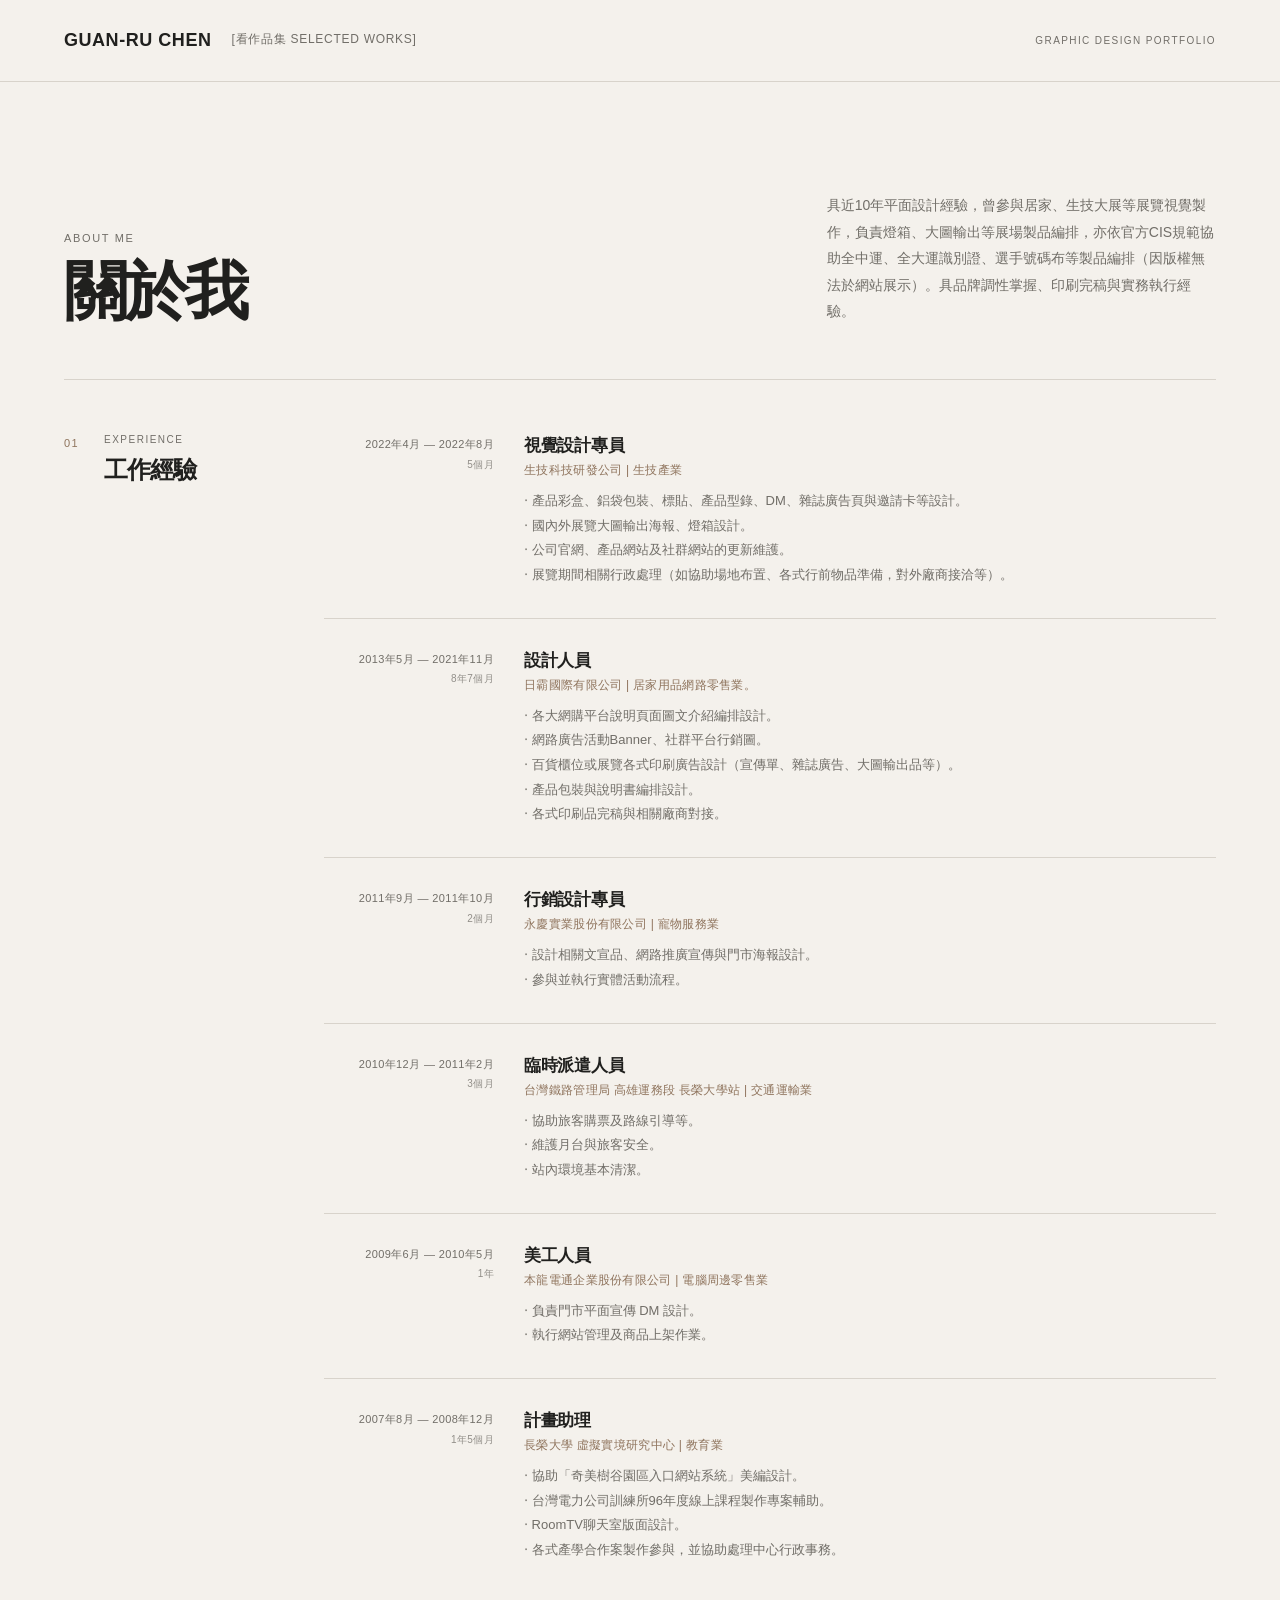
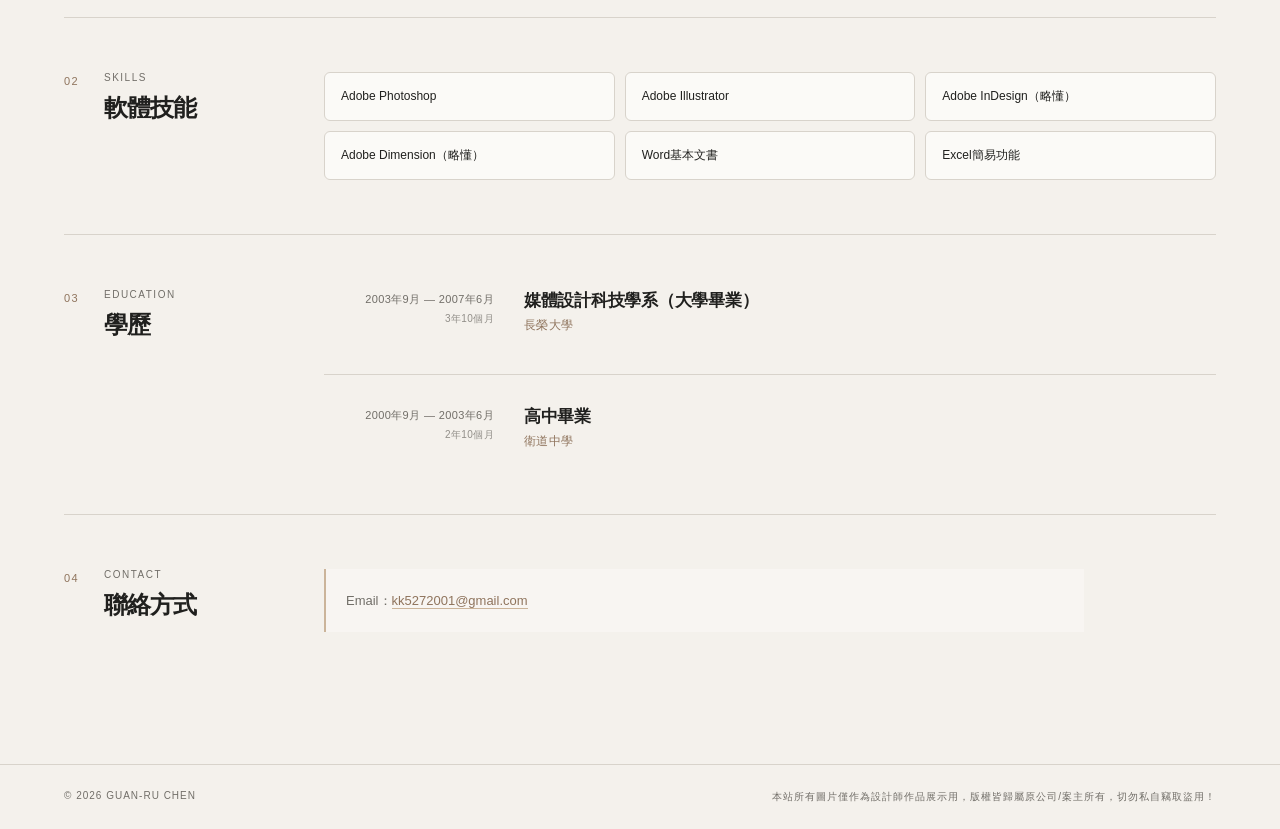
==== about.html @ f15de7bb "Add files via upload" ====
<!doctype html>
<html lang="zh-Hant">
<head>
  <meta charset="UTF-8" />
  <meta name="viewport" content="width=device-width, initial-scale=1.0" />
  <meta name="description" content="Graphic design portfolio — about" />
  <title>GUAN-RU CHEN — About</title>
  <link rel="stylesheet" href="style.css" />
</head>
<body id="pageTop">
  <header class="site-header">
    <div class="brand-group">
      <a class="brand" href="index.html#top" aria-label="首頁">GUAN-RU CHEN</a>
      <a class="nav-link" href="index.html">[看作品集 SELECTED WORKS]</a>
    </div>
    <p class="site-role">GRAPHIC DESIGN PORTFOLIO</p>
  </header>

  <main id="top">
    <section class="about-hero">
      <div>
        <p class="eyebrow">ABOUT ME</p>
        <h1>關於我</h1>
      </div>
      <!--
        以下這段簡介先沿用你首頁原本的文字，之後想改成別的內容，
        直接改這段文字即可，其他版面樣式不用動。
      -->
      <p class="about-intro">
具近10年平面設計經驗，曾參與居家、生技大展等展覽視覺製作，負責燈箱、大圖輸出等展場製品編排，亦依官方CIS規範協助全中運、全大運識別證、選手號碼布等製品編排（因版權無法於網站展示）。具品牌調性掌握、印刷完稿與實務執行經驗。      </p>
    </section>

    <!--
      工作經驗區塊：每一筆是一個 .timeline-item，複製整段修改內容即可，
      由上到下建議照時間新到舊排列。
    -->
    <section class="about-section about-experience">
      <div class="about-section-head"><p class="about-section-index">01</p><div><p class="about-section-eyebrow">EXPERIENCE</p><h2>工作經驗</h2></div></div>
      <div class="timeline">
        <div class="timeline-item">
          <p class="timeline-period">2022年4月 — 2022年8月</p>
          <div>
            <p class="timeline-role">視覺設計專員</p>
            <p class="timeline-org">生技科技研發公司 | 生技產業</p>
            <p class="timeline-desc">‧ 產品彩盒、鋁袋包裝、標貼、產品型錄、DM、雜誌廣告頁與邀請卡等設計。<br>
              ‧ 國內外展覽大圖輸出海報、燈箱設計。<br>‧ 公司官網、產品網站及社群網站的更新維護。<br>‧ 展覽期間相關行政處理（如協助場地布置、各式行前物品準備，對外廠商接洽等）。</p>
          </div>
        </div>
        <div class="timeline-item">
          <p class="timeline-period">2013年5月 — 2021年11月</p>
          <div>
            <p class="timeline-role">設計人員</p>
            <p class="timeline-org">日霸國際有限公司 | 居家用品網路零售業。</p>
            <p class="timeline-desc">‧ 各大網購平台說明頁面圖文介紹編排設計。<br>‧ 網路廣告活動Banner、社群平台行銷圖。<br>‧ 百貨櫃位或展覽各式印刷廣告設計（宣傳單、雜誌廣告、大圖輸出品等）。<br>‧ 產品包裝與說明書編排設計。<br>‧ 各式印刷品完稿與相關廠商對接。</p>
          </div>
        </div>
        <div class="timeline-item">
          <p class="timeline-period">2011年9月 — 2011年10月</p>
          <div>
            <p class="timeline-role">行銷設計專員</p>
            <p class="timeline-org">永慶實業股份有限公司 | 寵物服務業</p>
            <p class="timeline-desc">‧ 設計相關文宣品、網路推廣宣傳與門市海報設計。<br>‧ 參與並執行實體活動流程。</p>
          </div>
        </div>
        <div class="timeline-item">
          <p class="timeline-period">2010年12月 — 2011年2月</p>
          <div>
            <p class="timeline-role">臨時派遣人員</p>
            <p class="timeline-org">台灣鐵路管理局 高雄運務段 長榮大學站 | 交通運輸業</p>
            <p class="timeline-desc">‧ 協助旅客購票及路線引導等。<br>‧ 維護月台與旅客安全。<br>‧ 站內環境基本清潔。</p>
          </div>
        </div>
        <div class="timeline-item">
          <p class="timeline-period">2009年6月 — 2010年5月</p>
          <div>
            <p class="timeline-role">美工人員</p>
            <p class="timeline-org">本龍電通企業股份有限公司 | 電腦周邊零售業</p>
            <p class="timeline-desc">‧ 負責門市平面宣傳 DM 設計。<br>‧ 執行網站管理及商品上架作業。</p>
          </div>
        </div>
        <div class="timeline-item">
          <p class="timeline-period">2007年8月 — 2008年12月</p>
          <div>
            <p class="timeline-role">計畫助理</p>
            <p class="timeline-org">長榮大學 虛擬實境研究中心 | 教育業</p>
            <p class="timeline-desc">‧ 協助「奇美樹谷園區入口網站系統」美編設計。<br>‧ 台灣電力公司訓練所96年度線上課程製作專案輔助。
              <br>‧ RoomTV聊天室版面設計。<br>‧ 各式產學合作案製作參與，並協助處理中心行政事務。</p>
          </div>
        </div>
      </div>
    </section>

    <section class="about-section about-skills">
      <div class="about-section-head"><p class="about-section-index">02</p><div><p class="about-section-eyebrow">SKILLS</p><h2>軟體技能</h2></div></div>
      <div class="skills-list">
        <span class="skill-chip">Adobe Photoshop</span>
        <span class="skill-chip">Adobe Illustrator</span>
        <span class="skill-chip">Adobe InDesign（略懂）</span>
        <span class="skill-chip">Adobe Dimension（略懂）</span>
        <span class="skill-chip">Word基本文書</span>
        <span class="skill-chip">Excel簡易功能</span>
      </div>
    </section>

    <!--
      學歷區塊，格式跟工作經驗一樣，用不到可以整段刪除。
    -->
    <section class="about-section about-education">
      <div class="about-section-head"><p class="about-section-index">03</p><div><p class="about-section-eyebrow">EDUCATION</p><h2>學歷</h2></div></div>
      <div class="timeline">
        <div class="timeline-item">
          <p class="timeline-period">2003年9月 — 2007年6月</p>
          <div>
            <p class="timeline-role">媒體設計科技學系（大學畢業）</p>
            <p class="timeline-org">長榮大學</p>
          </div>
        </div>
        <div class="timeline-item">
          <p class="timeline-period">2000年9月 — 2003年6月</p>
          <div>
            <p class="timeline-role">高中畢業</p>
            <p class="timeline-org">衛道中學</p>
          </div>
        </div>
      </div>
    </section>

    <section class="about-section about-contact-section">
      <div class="about-section-head"><p class="about-section-index">04</p><div><p class="about-section-eyebrow">CONTACT</p><h2>聯絡方式</h2></div></div>
      <p class="about-contact">
        Email：<a href="mailto:kk5272001@gmail.com">kk5272001@gmail.com</a><br />
      </p>
    </section>
  </main>

  <footer class="site-footer">
    <span>© <span id="currentYear"></span> GUAN-RU CHEN</span>
    <span>本站所有圖片僅作為設計師作品展示用，版權皆歸屬原公司/案主所有，切勿私自竊取盜用！</span>
  </footer>

  <button id="backToTop" class="back-to-top" aria-label="回到頁面頂端">↑</button>

  <script>
    document.getElementById("currentYear").textContent = new Date().getFullYear();

    // 自動計算工作/求學時間長度：讀取每個 .timeline-period 裡的文字，
    // 抓出「YYYY年M月」的日期，算出頭尾相差幾個月，換算成「X年Y個月」
    // 附加在後面。抓不到符合格式的日期就跳過不處理，不會出錯。
    // 想讓某一筆不要顯示年資，把該筆 .timeline-period 的文字改成不是
    // 「YYYY年M月 ... YYYY年M月」的格式（例如只寫年份）即可自動略過。
    function calcDuration(text){
      const matches=[...text.matchAll(/(\d{4})年\s*(\d{1,2})月/g)];
      let start,end;
      if(matches.length>=2){
        start={y:+matches[0][1],m:+matches[0][2]};
        end={y:+matches[1][1],m:+matches[1][2]};
      }else if(matches.length===1&&/現在|至今/.test(text)){
        start={y:+matches[0][1],m:+matches[0][2]};
        const now=new Date();
        end={y:now.getFullYear(),m:now.getMonth()+1};
      }else{
        return null;
      }
      const totalMonths=(end.y-start.y)*12+(end.m-start.m)+1;
      if(totalMonths<1) return null;
      const years=Math.floor(totalMonths/12),months=totalMonths%12;
      if(years>0&&months>0) return `${years}年${months}個月`;
      if(years>0) return `${years}年`;
      return `${months}個月`;
    }
    document.querySelectorAll(".timeline-period").forEach(el=>{
      const duration=calcDuration(el.textContent);
      if(duration){
        const span=document.createElement("span");
        span.className="timeline-duration";
        span.textContent=duration;
        el.appendChild(span);
      }
    });

    const backToTop = document.getElementById("backToTop");
    window.addEventListener("scroll", () => backToTop.classList.toggle("visible", window.scrollY > 500), { passive: true });
    backToTop.addEventListener("click", () => window.scrollTo({ top: 0, behavior: "smooth" }));
  </script>
</body>
</html>
---- style.css ----
:root{--bg:#f4f1ec;--paper:#fbfaf7;--ink:#20201e;--muted:#716e68;--line:#d8d3cb;--milk-tea:#cbb49a;--milk-tea-dark:#8f745d;--gap:16px;--max:1480px}
*{box-sizing:border-box}html{scroll-behavior:smooth}body{margin:0;background:var(--bg);color:var(--ink);font-family:Arial,"Noto Sans TC","Microsoft JhengHei",sans-serif}button{font:inherit}
.site-header{max-width:var(--max);margin:auto;padding:30px clamp(20px,5vw,72px);display:flex;justify-content:space-between;align-items:center;border-bottom:1px solid var(--line)}.brand-group{display:flex;align-items:center;gap:20px}.brand{color:var(--ink);text-decoration:none;font-size:18px;font-weight:700;letter-spacing:.03em}.brand span{color:var(--milk-tea-dark)}.nav-link{font-size:12px;color:var(--muted);text-decoration:none;letter-spacing:.06em;padding-bottom:2px;border-bottom:1px solid transparent;transition:color .2s,border-color .2s}.nav-link:hover,.nav-link.active{color:var(--milk-tea-dark);border-color:var(--milk-tea-dark)}.site-role{margin:0;font-size:10px;letter-spacing:.14em;color:var(--muted)}
main{max-width:var(--max);margin:auto;padding:0 clamp(20px,5vw,72px) 60px}.intro{padding:clamp(50px,9vw,130px) 0 46px;display:grid;grid-template-columns:1.3fr .7fr;gap:40px;align-items:end}.eyebrow{font-size:11px;letter-spacing:.15em;color:var(--muted);margin:0 0 14px}h1{font-size:clamp(36px,5vw,76px);line-height:1.05;letter-spacing:-.055em;margin:0;font-weight:600}.intro-copy{font-size:14px;line-height:1.9;color:var(--muted);margin:0;max-width:430px}
.filters{display:flex;gap:10px;flex-wrap:wrap;border-bottom:1px solid var(--line);padding-bottom:20px}.filter{border:1px solid var(--line);border-radius:999px;background:transparent;color:var(--muted);padding:9px 17px;cursor:pointer;font-size:13px;transition:background .2s,border-color .2s,color .2s}.filter:hover{border-color:var(--milk-tea-dark);color:var(--milk-tea-dark);background:#eee5da}.filter.active{border-color:var(--milk-tea);color:#fff;background:var(--milk-tea-dark)}.works-section{padding-top:18px}.works-meta{display:flex;justify-content:space-between;font-size:12px;color:var(--muted);margin-bottom:16px}.works-meta p{margin:0}
.works-grid{column-count:3;column-gap:var(--gap)}
@media(max-width:1200px) and (min-width:901px){.works-grid{column-count:2}}
.work-tile{position:relative;display:block;break-inside:avoid;margin:0 0 var(--gap);overflow:hidden;border-radius:6px;background:#d7d0c8;cursor:pointer;box-shadow:0 2px 10px rgba(32,28,24,.1);transition:box-shadow .25s}
.work-tile:hover{box-shadow:0 6px 18px rgba(32,28,24,.16)}
.work-tile img{width:100%;height:auto;display:block;transition:transform .4s ease}
.work-tile:hover img{transform:scale(1.025)}
.work-tile.featured{column-span:all}
.work-overlay{position:absolute;inset:0;padding:18px;display:flex;justify-content:space-between;align-items:flex-end;color:#4b3a2e;background:rgba(203,180,154,.94);opacity:0;transition:opacity .25s}.work-tile:hover .work-overlay{opacity:1}.work-overlay h3,.work-overlay p{margin:0}.work-overlay h3{font-size:14px}.work-overlay p{font-size:10px;opacity:.82;margin-top:4px}.tile-category{font-size:11px}
/* 主打作品不用滑過才顯示說明，直接在圖片下方常駐一條半透明色塊顯示標題/年份
   ——明確限定桌機寬度（900px 以上）才生效，避免蓋過手機版原本的靜態顯示設定 */
@media(min-width:901px){
.work-tile.featured .work-overlay{top:auto;inset:auto 0 0 0;padding:20px;opacity:1;background:rgba(255,255,255,.85)}
.work-tile.featured .work-overlay h3{font-size:22px}
}
.image-count-badge{position:absolute;top:10px;right:10px;z-index:2;display:flex;align-items:center;gap:4px;background:rgba(77,77,75,.55);color:#fff;font-size:11px;line-height:1;padding:5px 9px;border-radius:999px;letter-spacing:.02em}
.image-count-badge svg{display:block;flex:none}
.empty-state{padding:60px 0;color:var(--muted);border-top:1px solid var(--line)}

/* 關於我頁面 */
.about-hero{padding:clamp(50px,9vw,110px) 0 54px;display:grid;grid-template-columns:1.3fr .7fr;gap:40px;align-items:end}
.about-hero h1{margin:14px 0 0}
.about-intro{font-size:14px;line-height:1.9;color:var(--muted);max-width:430px;margin:0}
.about-section{padding:54px 0;border-top:1px solid var(--line);display:grid;grid-template-columns:220px minmax(0,1fr);gap:40px}
.about-section-head{display:flex;align-items:flex-start;gap:18px}
.about-section-index{font-size:11px;letter-spacing:.12em;color:var(--milk-tea-dark);margin:3px 0 0;min-width:22px}
.about-section-eyebrow{font-size:10px;letter-spacing:.15em;color:var(--muted);margin:0 0 9px}
.about-section h2{font-size:24px;font-weight:600;letter-spacing:-.035em;margin:0;color:var(--ink)}
.timeline{display:flex;flex-direction:column;gap:0}
.timeline-item{display:grid;grid-template-columns:170px minmax(0,1fr);gap:30px;padding:0 0 30px;margin:0 0 30px;border-bottom:1px solid var(--line)}
.timeline-item:last-child{padding-bottom:0;margin-bottom:0;border-bottom:0}
.timeline-period{font-size:11px;color:var(--muted);letter-spacing:.035em;line-height:1.6;margin:2px 0 0;text-align:right}
.timeline-duration{display:block;margin-top:3px;font-size:10px;color:var(--muted);opacity:.75}
.timeline-role{font-size:17px;font-weight:700;margin:0 0 5px;color:var(--ink);letter-spacing:-.015em}
.timeline-org{font-size:12px;color:var(--milk-tea-dark);margin:0 0 10px;letter-spacing:.025em}
.timeline-desc{font-size:13px;line-height:1.9;color:var(--muted);margin:0;max-width:760px}
.skills-list{display:grid;grid-template-columns:repeat(3,minmax(0,1fr));gap:10px}
.skill-chip{border:1px solid var(--line);border-radius:6px;padding:15px 16px;font-size:12px;color:var(--ink);background:var(--paper);display:flex;align-items:center;min-height:48px}
.about-contact-section{padding-bottom:72px}
.about-contact{font-size:13px;line-height:2.1;color:var(--muted);margin:0;padding:18px 20px;border-left:2px solid var(--milk-tea);background:rgba(251,250,247,.55);max-width:760px}
.about-contact a{color:var(--milk-tea-dark);text-decoration:none;border-bottom:1px solid var(--milk-tea)}
.about-contact a:hover{color:var(--ink)}
.site-footer{max-width:var(--max);margin:auto;padding:25px clamp(20px,5vw,72px);border-top:1px solid var(--line);display:flex;justify-content:space-between;font-size:10px;letter-spacing:.1em;color:var(--muted)}
.lightbox{position:fixed;inset:0;z-index:50;height:100vh;background:rgba(20,20,19,.94);color:#fff;display:none;grid-template-columns:minmax(0,1fr) minmax(260px,340px);gap:30px;padding:28px;overflow:hidden}.lightbox.open{display:grid}.lightbox-main{position:relative;display:flex;align-items:center;justify-content:center;min-width:0;min-height:0}.lightbox-main>img{max-width:100%;max-height:82vh;object-fit:contain}.lightbox-close{position:absolute;right:22px;top:15px;z-index:3;border:0;background:transparent;color:#fff;font-size:32px;cursor:pointer}.lightbox-nav{position:absolute;top:50%;transform:translateY(-50%);width:44px;height:56px;background:rgba(255,255,255,.08);border:1px solid rgba(255,255,255,.2);color:#fff;font-size:28px;cursor:pointer}.prev{left:0}.next{right:0}.lightbox-info{padding:48px 0 18px;display:flex;flex-direction:column;min-height:0;overflow-y:auto;overflow-x:hidden}.lightbox-counter,.lightbox-year{font-size:11px;color:#aaa;margin:0 0 8px}.lightbox-year{letter-spacing:.12em;color:#d5d0c9}.lightbox-info h2{font-size:30px;line-height:1.1;margin:5px 0 8px;letter-spacing:-.04em}.lightbox-category{font-size:12px;color:#bbb;margin:0 0 22px}.lightbox-description{font-size:13px;line-height:1.85;color:#ddd;margin:0;white-space:pre-line}.lightbox-thumbs{display:flex;flex-wrap:nowrap;gap:8px;overflow-x:auto;overflow-y:hidden;margin-top:auto;padding-top:22px}.thumb{width:68px;height:54px;flex:0 0 auto;padding:0;border:1px solid transparent;opacity:.55;cursor:pointer;background:none}.thumb.active{opacity:1;border-color:#fff}.thumb img{width:100%;height:100%;object-fit:cover}
@media(max-width:900px){
.back-to-top{right:16px;bottom:16px;width:42px;height:42px}
.site-header{padding:22px 20px}.site-role{display:none}main{padding:0 20px 42px}.intro{display:block;padding:58px 0 36px}.intro-copy{margin-top:24px}.filters{gap:5px}.filter{padding:8px 10px;font-size:12px}
/* Mobile 不沿用 desktop 動態磚，改為單欄「圖上／文下」整齊直式清單。
   圖片不強制裁切比例，寬度固定滿版、高度依圖片原始比例自動計算，
   直式橫式方形的作品都能完整顯示，不會被裁掉局部內容。 */
.works-grid{display:flex;flex-direction:column;grid-template-columns:none;grid-auto-rows:auto;grid-auto-flow:unset;gap:30px}
.work-tile{background:transparent;border-radius:0;overflow:visible;box-shadow:none}
.work-tile:hover{box-shadow:none}
.work-tile img{display:block;width:100%;height:auto;border-radius:6px}
.work-tile:hover img{transform:none}
.work-overlay{position:static;inset:auto;opacity:1;padding:10px 2px 0;background:none;display:flex;flex-direction:column;align-items:flex-start;gap:3px;color:var(--ink)}
.work-overlay h3{font-size:14px;font-weight:700}
.work-overlay p{font-size:11px;color:var(--muted);opacity:1;margin-top:0}
.tile-category{display:block;font-size:11px;color:var(--muted)}
.lightbox{padding:15px}.lightbox.open{display:flex;flex-direction:column;gap:8px}.lightbox-main{height:56vh}.lightbox-main>img{max-height:56vh}.lightbox-info{padding:0;min-height:0}.lightbox-info h2{font-size:22px}.lightbox-description{font-size:12px}.lightbox-thumbs{margin-top:8px;padding-top:8px}.lightbox-nav{width:38px;height:48px}.site-footer{padding:22px 20px;font-size:9px}
.about-hero{display:block;padding:58px 0 42px}.about-intro{margin-top:24px;max-width:none}
  .about-section{display:block;padding:34px 0}.about-section-head{gap:12px;margin-bottom:24px}.about-section-index{margin-top:2px}.about-section h2{font-size:21px}
  .timeline-item{grid-template-columns:1fr;gap:7px;padding-bottom:24px;margin-bottom:24px}.timeline-period{padding-top:0;text-align:left}.timeline-role{font-size:16px}.timeline-desc{font-size:12px;line-height:1.85}
  .timeline-duration{display:inline;margin-top:0;margin-left:4px;font-size:11px;opacity:1}.timeline-duration::before{content:"（"}.timeline-duration::after{content:"）"}
  .skills-list{grid-template-columns:repeat(2,minmax(0,1fr));gap:8px}.skill-chip{padding:12px 13px;min-height:44px}
  .about-contact-section{padding-bottom:46px}.about-contact{padding:15px 16px}
}

.back-to-top{position:fixed;right:24px;bottom:24px;width:44px;height:44px;border:1px solid var(--line);border-radius:50%;background:var(--paper);color:var(--muted);font-size:20px;line-height:1;display:grid;place-items:center;cursor:pointer;opacity:0;visibility:hidden;transform:translateY(8px);transition:opacity .2s,transform .2s,visibility .2s,border-color .2s,color .2s;z-index:20}.back-to-top.visible{opacity:1;visibility:visible;transform:translateY(0)}.back-to-top:hover{background:var(--milk-tea);border-color:var(--milk-tea);color:#fff}
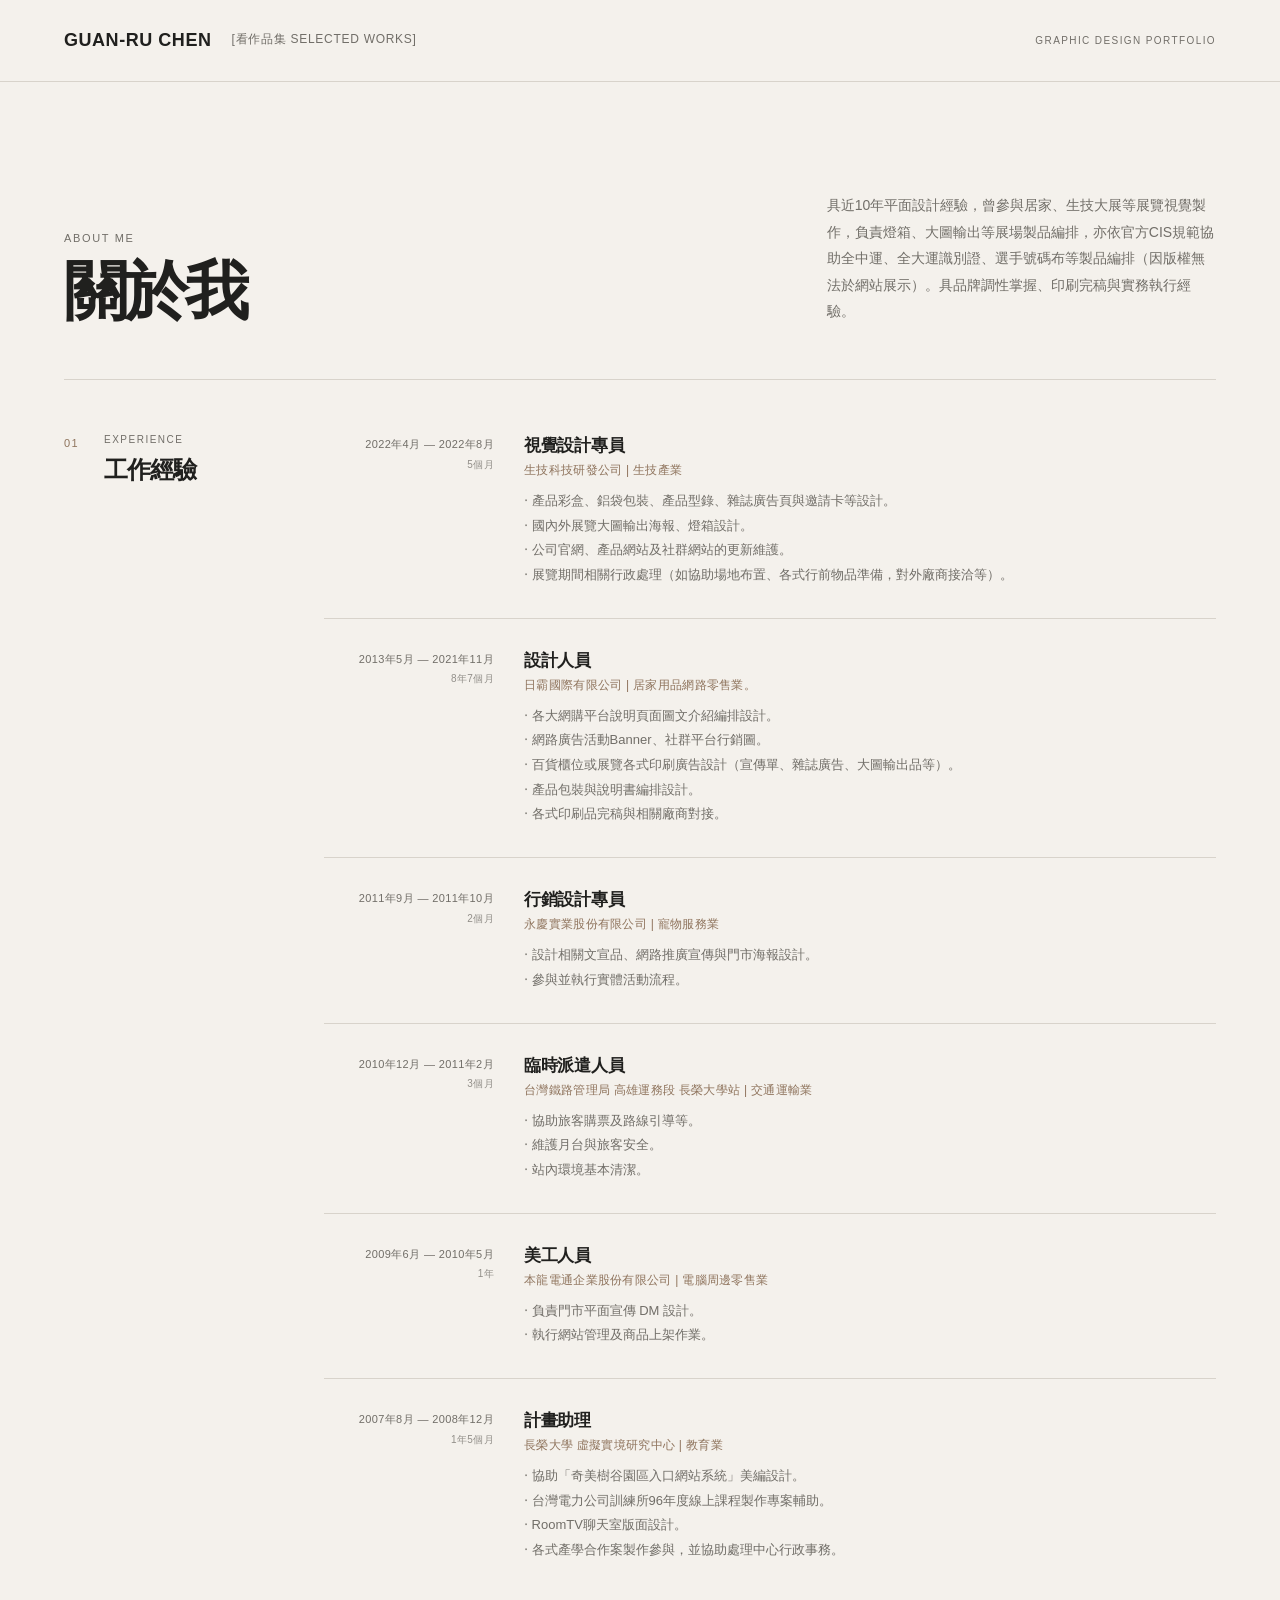
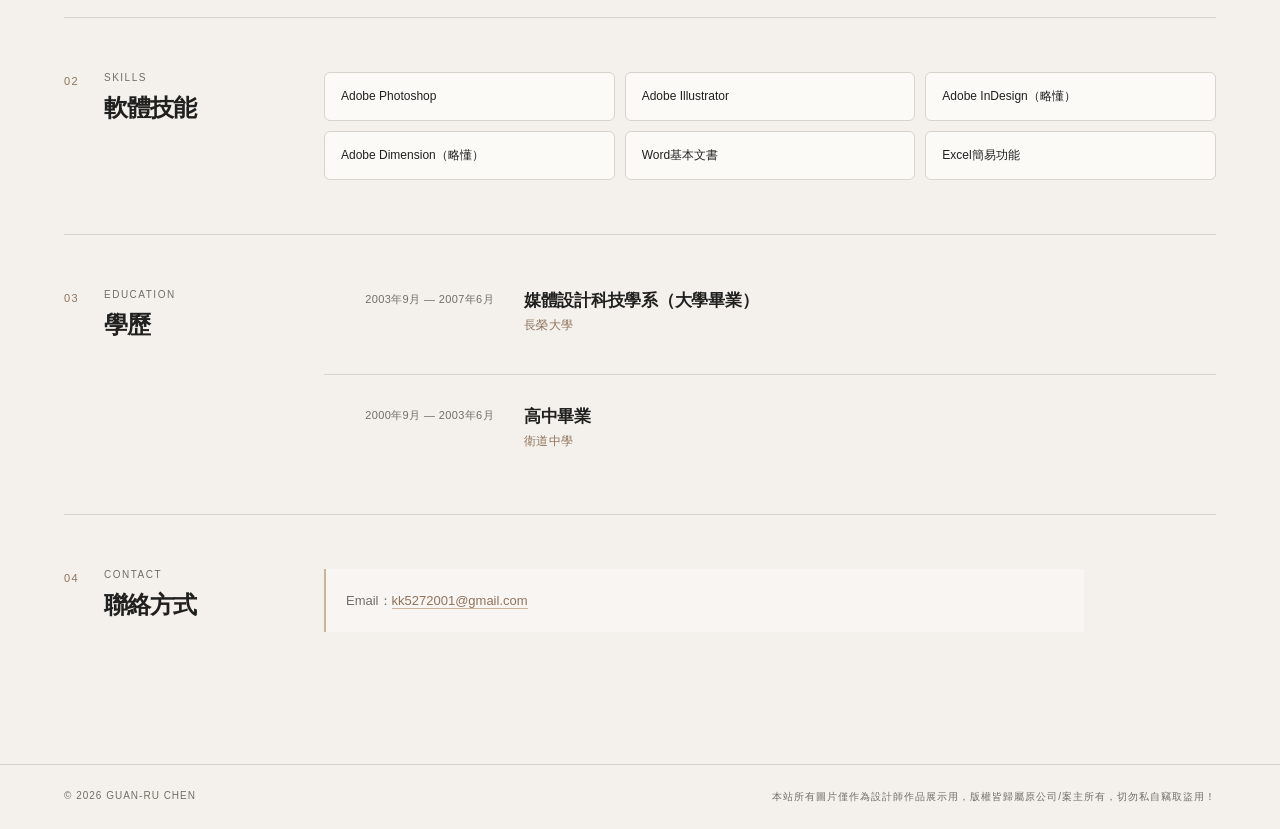
==== commit 7145418b: "Add files via upload" ====
--- a/about.html
+++ b/about.html
@@ -42,7 +42,7 @@
           <div>
             <p class="timeline-role">視覺設計專員</p>
             <p class="timeline-org">生技科技研發公司 | 生技產業</p>
-            <p class="timeline-desc">‧ 產品彩盒、鋁袋包裝、標貼、產品型錄、DM、雜誌廣告頁與邀請卡等設計。<br>
+            <p class="timeline-desc">‧ 產品彩盒、鋁袋包裝、產品型錄、雜誌廣告頁與邀請卡等設計。<br>
               ‧ 國內外展覽大圖輸出海報、燈箱設計。<br>‧ 公司官網、產品網站及社群網站的更新維護。<br>‧ 展覽期間相關行政處理（如協助場地布置、各式行前物品準備，對外廠商接洽等）。</p>
           </div>
         </div>
@@ -168,7 +168,9 @@
       if(years>0) return `${years}年`;
       return `${months}個月`;
     }
-    document.querySelectorAll(".timeline-period").forEach(el=>{
+    // 學歷區塊(.about-education)的日期不參與自動計算年資，如果之後還有
+    // 其他區塊也不想被計算，把對應區塊的 class 也加進下面這個排除清單。
+    document.querySelectorAll(".about-section:not(.about-education) .timeline-period").forEach(el=>{
       const duration=calcDuration(el.textContent);
       if(duration){
         const span=document.createElement("span");
